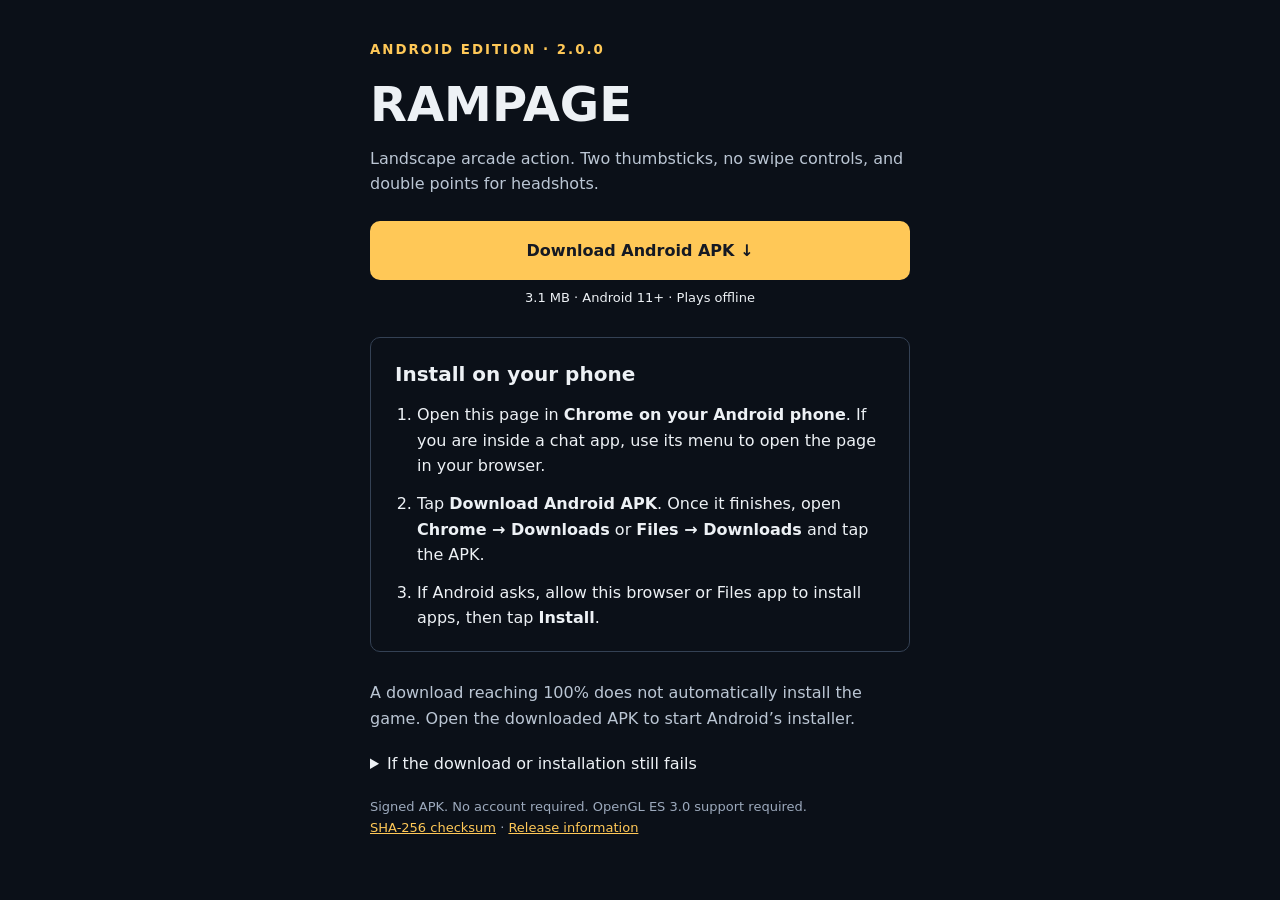
==== index.html @ d9aa4dae "Add direct Android download mirror" ====
<!doctype html>
<html lang="en">
<head>
  <meta charset="utf-8">
  <meta name="viewport" content="width=device-width,initial-scale=1">
  <meta name="theme-color" content="#0b1018">
  <title>Install RAMPAGE on Android</title>
  <style>
    *{box-sizing:border-box}body{margin:0;background:#0b1018;color:#edf1f5;font:16px/1.6 system-ui,sans-serif;padding:36px 22px}main{max-width:540px;margin:auto}small{color:#ffc857;letter-spacing:2px;font-weight:700}h1{font-size:48px;line-height:1;margin:18px 0}p{color:#bbc6d4}a{color:#ffc857}.download{display:block;background:#ffc857;color:#151923;text-align:center;text-decoration:none;font-weight:800;padding:17px;border-radius:10px;margin:24px 0 8px}.meta{font-size:13px;text-align:center}.steps{padding:20px 24px;border:1px solid #344154;border-radius:10px;margin:28px 0}.steps h2{font-size:20px;margin:0 0 12px}.steps ol{padding-left:22px;margin:0}.steps li{padding-bottom:12px}.steps li:last-child{padding-bottom:0}footer{font-size:13px;color:#9daabd}code{overflow-wrap:anywhere;font-size:11px}details{margin:20px 0}summary{cursor:pointer}
  </style>
</head>
<body><main>
  <small>ANDROID EDITION · 2.0.0</small>
  <h1>RAMPAGE</h1>
  <p>Landscape arcade action. Two thumbsticks, no swipe controls, and double points for headshots.</p>
  <a class="download" href="rampage.apk" download="RAMPAGE-2.0.0-Android.apk" type="application/vnd.android.package-archive">Download Android APK ↓</a>
  <div class="meta">3.1 MB · Android 11+ · Plays offline</div>
  <section class="steps">
    <h2>Install on your phone</h2>
    <ol>
      <li>Open this page in <strong>Chrome on your Android phone</strong>. If you are inside a chat app, use its menu to open the page in your browser.</li>
      <li>Tap <strong>Download Android APK</strong>. Once it finishes, open <strong>Chrome → Downloads</strong> or <strong>Files → Downloads</strong> and tap the APK.</li>
      <li>If Android asks, allow this browser or Files app to install apps, then tap <strong>Install</strong>.</li>
    </ol>
  </section>
  <p>A download reaching 100% does not automatically install the game. Open the downloaded APK to start Android’s installer.</p>
  <details><summary>If the download or installation still fails</summary>
    <p>Try the <a href="https://github.com/nisargpatel0505-lang/rampage-android-download/releases/tag/v2.0.0">backup download page</a>. If Android reports an error, note the exact message and your phone model. Keep any existing installation until the cause is known, so its progress is preserved.</p>
  </details>
  <footer>Signed APK. No account required. OpenGL ES 3.0 support required.<br>
  <a href="SHA256SUMS.txt">SHA-256 checksum</a> · <a href="https://github.com/nisargpatel0505-lang/rampage-android-download">Release information</a></footer>
</main></body></html>
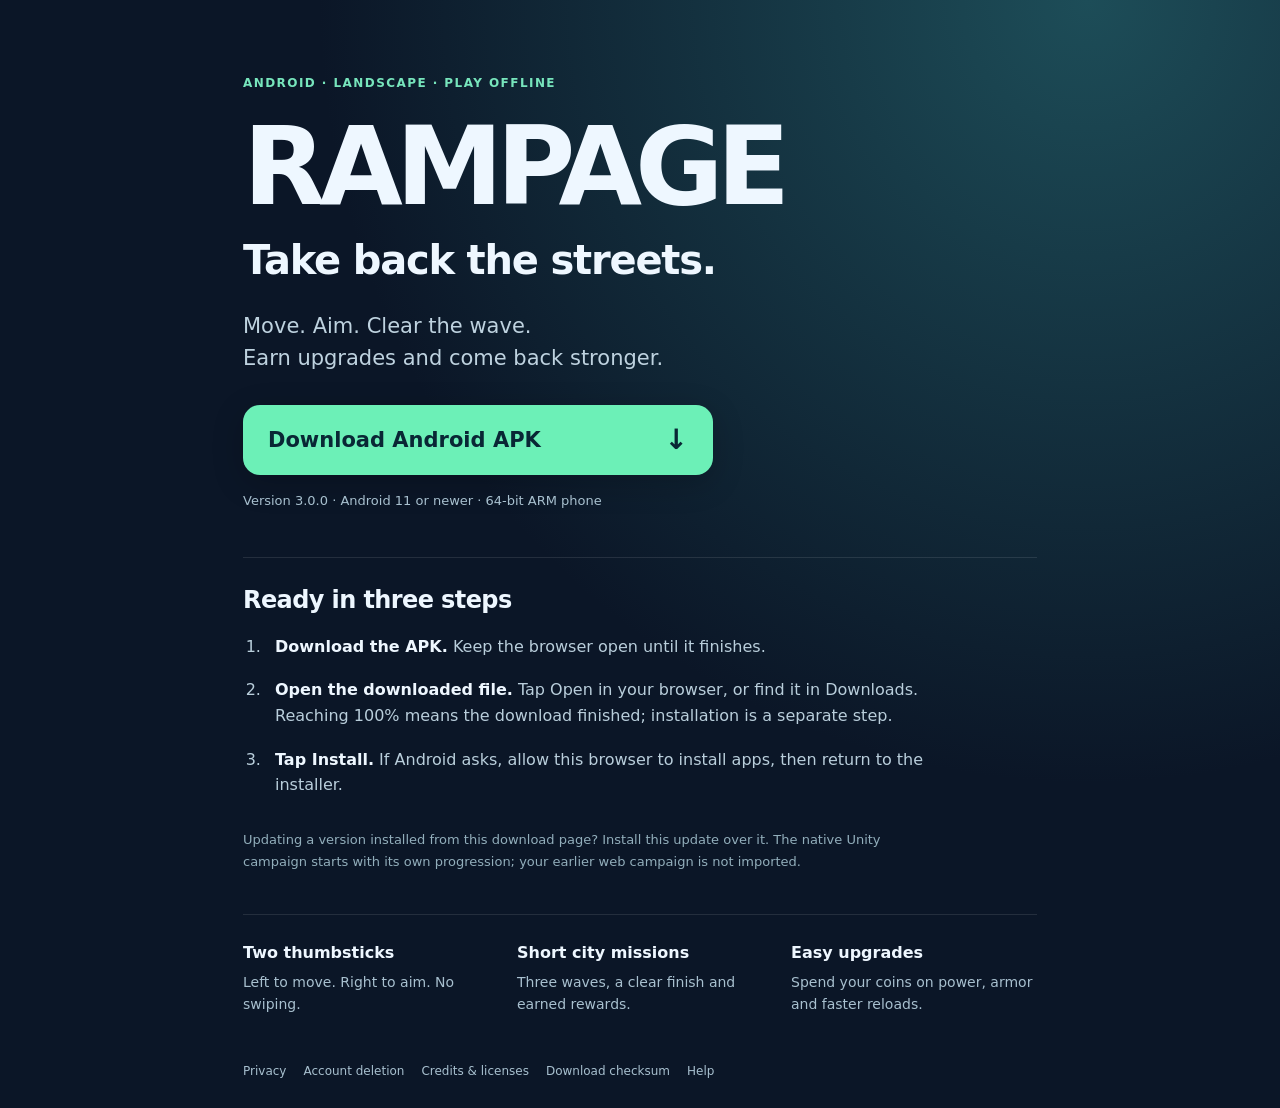
==== commit 6bb8e85c: "Publish RAMPAGE 3.0.0 native Android release Rampage-Release-SHA256: 26a61edd84d1f09f42539c7032b5286" ====
--- a/index.html
+++ b/index.html
@@ -3,30 +3,39 @@
 <head>
   <meta charset="utf-8">
   <meta name="viewport" content="width=device-width,initial-scale=1">
-  <meta name="theme-color" content="#0b1018">
-  <title>Install RAMPAGE on Android</title>
-  <style>
-    *{box-sizing:border-box}body{margin:0;background:#0b1018;color:#edf1f5;font:16px/1.6 system-ui,sans-serif;padding:36px 22px}main{max-width:540px;margin:auto}small{color:#ffc857;letter-spacing:2px;font-weight:700}h1{font-size:48px;line-height:1;margin:18px 0}p{color:#bbc6d4}a{color:#ffc857}.download{display:block;background:#ffc857;color:#151923;text-align:center;text-decoration:none;font-weight:800;padding:17px;border-radius:10px;margin:24px 0 8px}.meta{font-size:13px;text-align:center}.steps{padding:20px 24px;border:1px solid #344154;border-radius:10px;margin:28px 0}.steps h2{font-size:20px;margin:0 0 12px}.steps ol{padding-left:22px;margin:0}.steps li{padding-bottom:12px}.steps li:last-child{padding-bottom:0}footer{font-size:13px;color:#9daabd}code{overflow-wrap:anywhere;font-size:11px}details{margin:20px 0}summary{cursor:pointer}
-  </style>
+  <meta name="theme-color" content="#102138">
+  <meta name="description" content="Download RAMPAGE for Android: city missions, two simple thumbsticks and upgrades you earn by playing.">
+  <title>RAMPAGE for Android</title>
+  <link rel="stylesheet" href="download.css">
 </head>
-<body><main>
-  <small>ANDROID EDITION · 2.0.0</small>
-  <h1>RAMPAGE</h1>
-  <p>Landscape arcade action. Two thumbsticks, no swipe controls, and double points for headshots.</p>
-  <a class="download" href="rampage.apk" download="RAMPAGE-2.0.0-Android.apk" type="application/vnd.android.package-archive">Download Android APK ↓</a>
-  <div class="meta">3.1 MB · Android 11+ · Plays offline</div>
-  <section class="steps">
-    <h2>Install on your phone</h2>
-    <ol>
-      <li>Open this page in <strong>Chrome on your Android phone</strong>. If you are inside a chat app, use its menu to open the page in your browser.</li>
-      <li>Tap <strong>Download Android APK</strong>. Once it finishes, open <strong>Chrome → Downloads</strong> or <strong>Files → Downloads</strong> and tap the APK.</li>
-      <li>If Android asks, allow this browser or Files app to install apps, then tap <strong>Install</strong>.</li>
-    </ol>
-  </section>
-  <p>A download reaching 100% does not automatically install the game. Open the downloaded APK to start Android’s installer.</p>
-  <details><summary>If the download or installation still fails</summary>
-    <p>Try the <a href="https://github.com/nisargpatel0505-lang/rampage-android-download/releases/tag/v2.0.0">backup download page</a>. If Android reports an error, note the exact message and your phone model. Keep any existing installation until the cause is known, so its progress is preserved.</p>
-  </details>
-  <footer>Signed APK. No account required. OpenGL ES 3.0 support required.<br>
-  <a href="SHA256SUMS.txt">SHA-256 checksum</a> · <a href="https://github.com/nisargpatel0505-lang/rampage-android-download">Release information</a></footer>
-</main></body></html>
+<body>
+  <main>
+    <div class="eyebrow">ANDROID · LANDSCAPE · PLAY OFFLINE</div>
+    <h1>RAMPAGE<span>Take back the streets.</span></h1>
+    <p class="intro">Move. Aim. Clear the wave.<br>Earn upgrades and come back stronger.</p>
+    <a class="download" href="RAMPAGE-3.0.0.apk" download="RAMPAGE-3.0.0.apk">Download Android APK <span aria-hidden="true">↓</span></a>
+    <p class="compatibility">Version 3.0.0 · Android 11 or newer · 64-bit ARM phone</p>
+    <section aria-labelledby="install-title">
+      <h2 id="install-title">Ready in three steps</h2>
+      <ol>
+        <li><strong>Download the APK.</strong> Keep the browser open until it finishes.</li>
+        <li><strong>Open the downloaded file.</strong> Tap Open in your browser, or find it in Downloads. Reaching 100% means the download finished; installation is a separate step.</li>
+        <li><strong>Tap Install.</strong> If Android asks, allow this browser to install apps, then return to the installer.</li>
+      </ol>
+      <p class="note">Updating a version installed from this download page? Install this update over it. The native Unity campaign starts with its own progression; your earlier web campaign is not imported.</p>
+    </section>
+    <section class="features" aria-label="Game features">
+      <div><strong>Two thumbsticks</strong><span>Left to move. Right to aim. No swiping.</span></div>
+      <div><strong>Short city missions</strong><span>Three waves, a clear finish and earned rewards.</span></div>
+      <div><strong>Easy upgrades</strong><span>Spend your coins on power, armor and faster reloads.</span></div>
+    </section>
+    <footer>
+      <a href="privacy.html">Privacy</a>
+      <a href="account-deletion.html">Account deletion</a>
+      <a href="notices.html">Credits &amp; licenses</a>
+      <a href="SHA256SUMS.txt">Download checksum</a>
+      <a href="mailto:nisargpatel0505@gmail.com?subject=RAMPAGE%20support">Help</a>
+    </footer>
+  </main>
+</body>
+</html>
--- a/download.css
+++ b/download.css
@@ -0,0 +1 @@
+:root{color-scheme:dark;font-family:system-ui,-apple-system,BlinkMacSystemFont,"Segoe UI",sans-serif;background:#0b1627;color:#eef7ff}*{box-sizing:border-box}body{margin:0;background:radial-gradient(ellipse at 85% 0,#1d4d58 0,transparent 50%),#0b1627;min-height:100vh}main{max-width:850px;margin:auto;padding:76px 28px 30px}.eyebrow{color:#77e5bc;font-weight:750;letter-spacing:.12em;font-size:12px}h1{font-size:clamp(58px,12vw,108px);letter-spacing:-.065em;line-height:.95;margin:26px 0}h1 span{display:block;font-size:clamp(25px,4.8vw,40px);letter-spacing:-.03em;line-height:1.2;margin-top:17px}.intro{font-size:21px;line-height:1.55;color:#bed2df;margin:26px 0 30px}.download{display:flex;align-items:center;justify-content:space-between;gap:24px;max-width:470px;padding:21px 25px;border-radius:17px;background:#6cf0b7;color:#092735;text-decoration:none;font-size:21px;font-weight:800;box-shadow:0 8px 32px #0003}.download:hover{background:#9effd0}.download:focus-visible,a:focus-visible{outline:3px solid #ffd77a;outline-offset:5px}.download span{font-size:28px;line-height:1}.compatibility{font-size:13px;color:#a8c0cf;line-height:1.7;margin:15px 0 45px}section{border-top:1px solid #ffffff1a;padding:28px 0}h2{font-size:24px;margin:0 0 20px;letter-spacing:-.025em}ol{padding-left:23px;margin:0;max-width:690px}li{padding:0 0 18px 9px;color:#b9cedb;font-size:16px;line-height:1.6}strong{color:#eef7ff}.note{font-size:13px;line-height:1.7;color:#92aebb;max-width:680px}.features{display:grid;grid-template-columns:repeat(3,1fr);gap:28px}.features strong,.features span{display:block}.features strong{font-size:16px;margin-bottom:9px}.features span{font-size:14px;line-height:1.6;color:#a8c0cf}footer{padding-top:20px;display:flex;gap:17px;flex-wrap:wrap;font-size:12px}footer a{color:#a8c0cf;text-decoration:none}footer a:hover{text-decoration:underline}@media(max-width:550px){main{padding:50px 22px 28px}.features{grid-template-columns:1fr;gap:23px}.download{font-size:19px}.compatibility{margin-bottom:32px}.intro{font-size:19px}}
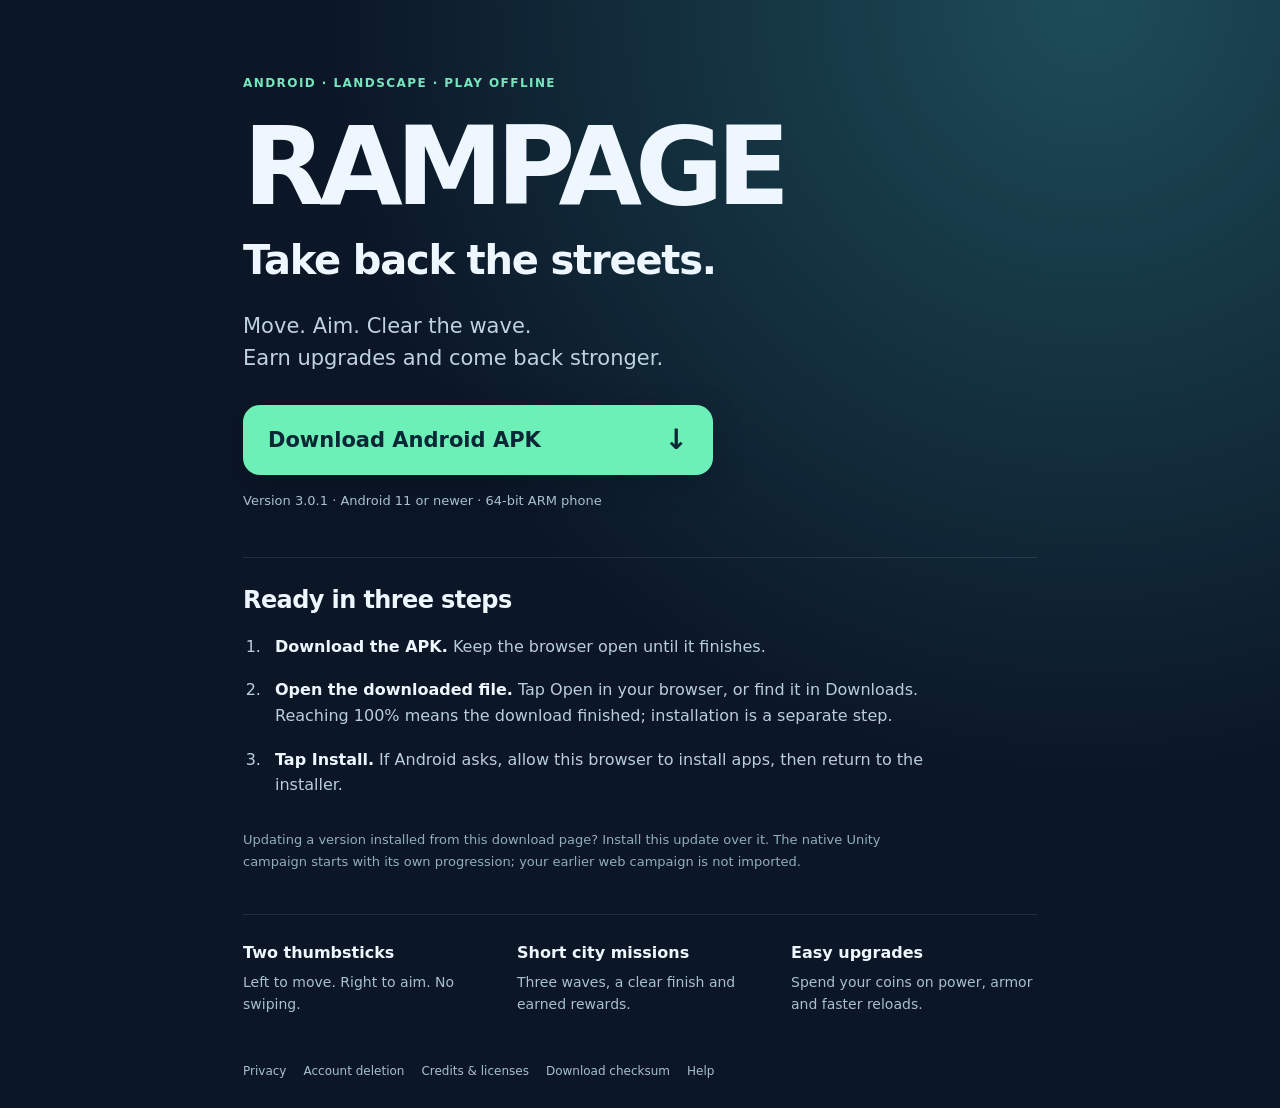
==== commit fe531bb9: "Publish RAMPAGE 3.0.1 native Android release Rampage-Release-SHA256: 19b230453db052686af14b593256b97" ====
--- a/index.html
+++ b/index.html
@@ -13,8 +13,8 @@
     <div class="eyebrow">ANDROID · LANDSCAPE · PLAY OFFLINE</div>
     <h1>RAMPAGE<span>Take back the streets.</span></h1>
     <p class="intro">Move. Aim. Clear the wave.<br>Earn upgrades and come back stronger.</p>
-    <a class="download" href="RAMPAGE-3.0.0.apk" download="RAMPAGE-3.0.0.apk">Download Android APK <span aria-hidden="true">↓</span></a>
-    <p class="compatibility">Version 3.0.0 · Android 11 or newer · 64-bit ARM phone</p>
+    <a class="download" href="RAMPAGE-3.0.1.apk" download="RAMPAGE-3.0.1.apk">Download Android APK <span aria-hidden="true">↓</span></a>
+    <p class="compatibility">Version 3.0.1 · Android 11 or newer · 64-bit ARM phone</p>
     <section aria-labelledby="install-title">
       <h2 id="install-title">Ready in three steps</h2>
       <ol>
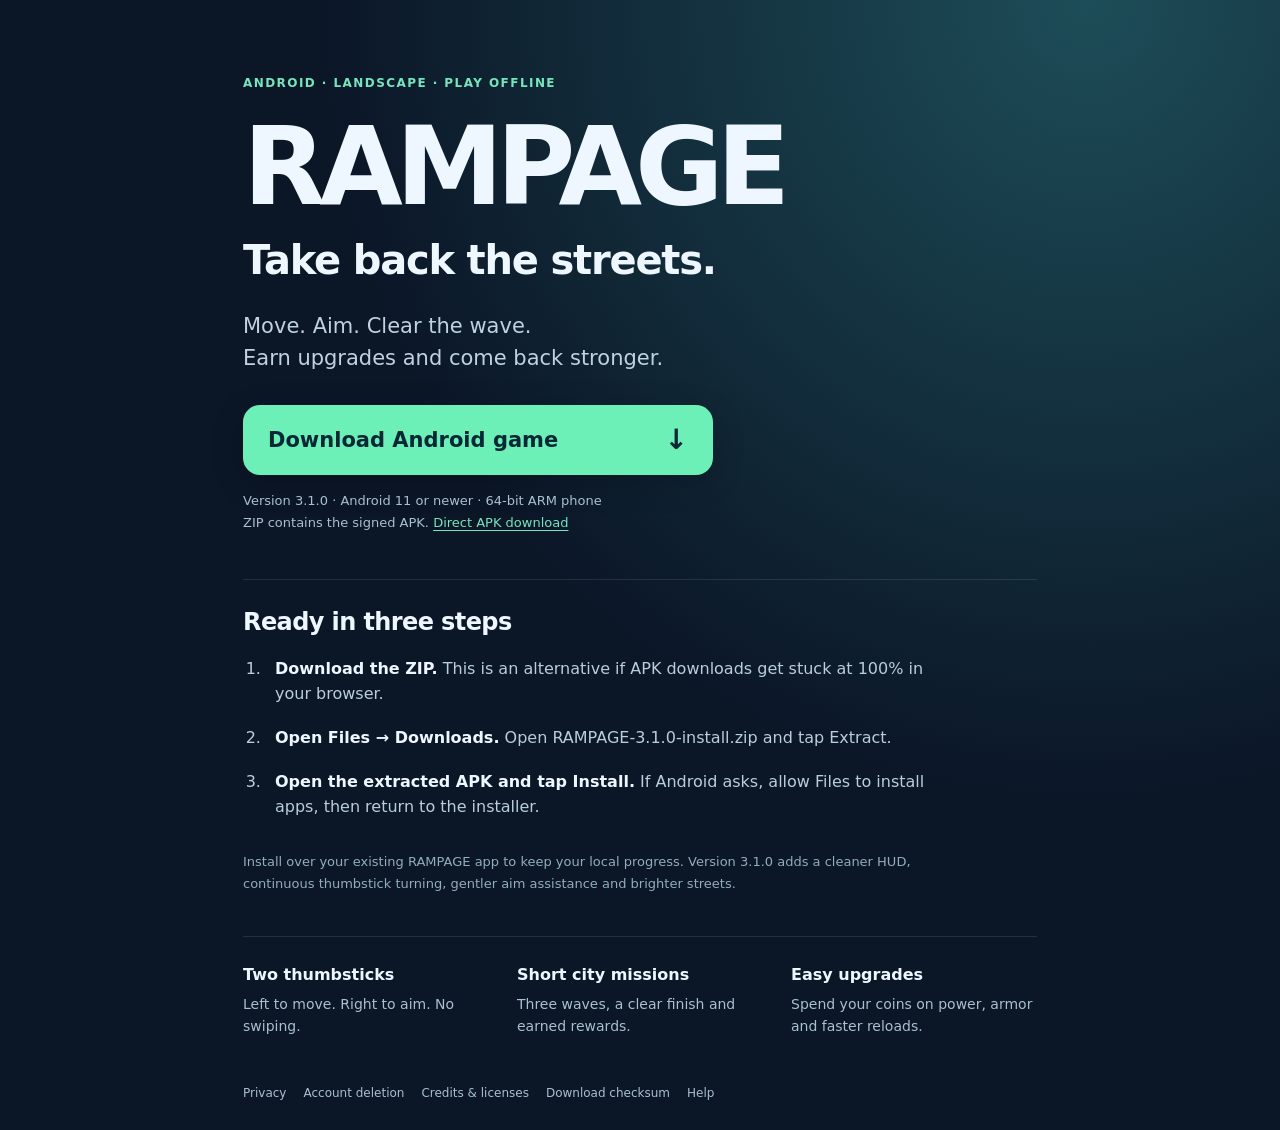
==== commit 2e739385: "Publish RAMPAGE 3.1.0 native Android release Rampage-Release-SHA256: c4c1416b0f4495392ff0ebd2fb27ae5" ====
--- a/index.html
+++ b/index.html
@@ -13,16 +13,16 @@
     <div class="eyebrow">ANDROID · LANDSCAPE · PLAY OFFLINE</div>
     <h1>RAMPAGE<span>Take back the streets.</span></h1>
     <p class="intro">Move. Aim. Clear the wave.<br>Earn upgrades and come back stronger.</p>
-    <a class="download" href="RAMPAGE-3.0.1.apk" download="RAMPAGE-3.0.1.apk">Download Android APK <span aria-hidden="true">↓</span></a>
-    <p class="compatibility">Version 3.0.1 · Android 11 or newer · 64-bit ARM phone</p>
+    <a class="download" href="https://raw.githubusercontent.com/nisargpatel0505-lang/rampage-android-download/main/RAMPAGE-3.1.0-install.zip" download="RAMPAGE-3.1.0-install.zip">Download Android game <span aria-hidden="true">↓</span></a>
+    <p class="compatibility">Version 3.1.0 · Android 11 or newer · 64-bit ARM phone<br>ZIP contains the signed APK. <a href="RAMPAGE-3.1.0.apk" download="RAMPAGE-3.1.0.apk">Direct APK download</a></p>
     <section aria-labelledby="install-title">
       <h2 id="install-title">Ready in three steps</h2>
       <ol>
-        <li><strong>Download the APK.</strong> Keep the browser open until it finishes.</li>
-        <li><strong>Open the downloaded file.</strong> Tap Open in your browser, or find it in Downloads. Reaching 100% means the download finished; installation is a separate step.</li>
-        <li><strong>Tap Install.</strong> If Android asks, allow this browser to install apps, then return to the installer.</li>
+        <li><strong>Download the ZIP.</strong> This is an alternative if APK downloads get stuck at 100% in your browser.</li>
+        <li><strong>Open Files → Downloads.</strong> Open RAMPAGE-3.1.0-install.zip and tap Extract.</li>
+        <li><strong>Open the extracted APK and tap Install.</strong> If Android asks, allow Files to install apps, then return to the installer.</li>
       </ol>
-      <p class="note">Updating a version installed from this download page? Install this update over it. The native Unity campaign starts with its own progression; your earlier web campaign is not imported.</p>
+      <p class="note">Install over your existing RAMPAGE app to keep your local progress. Version 3.1.0 adds a cleaner HUD, continuous thumbstick turning, gentler aim assistance and brighter streets.</p>
     </section>
     <section class="features" aria-label="Game features">
       <div><strong>Two thumbsticks</strong><span>Left to move. Right to aim. No swiping.</span></div>
--- a/download.css
+++ b/download.css
@@ -1 +1,2 @@
 :root{color-scheme:dark;font-family:system-ui,-apple-system,BlinkMacSystemFont,"Segoe UI",sans-serif;background:#0b1627;color:#eef7ff}*{box-sizing:border-box}body{margin:0;background:radial-gradient(ellipse at 85% 0,#1d4d58 0,transparent 50%),#0b1627;min-height:100vh}main{max-width:850px;margin:auto;padding:76px 28px 30px}.eyebrow{color:#77e5bc;font-weight:750;letter-spacing:.12em;font-size:12px}h1{font-size:clamp(58px,12vw,108px);letter-spacing:-.065em;line-height:.95;margin:26px 0}h1 span{display:block;font-size:clamp(25px,4.8vw,40px);letter-spacing:-.03em;line-height:1.2;margin-top:17px}.intro{font-size:21px;line-height:1.55;color:#bed2df;margin:26px 0 30px}.download{display:flex;align-items:center;justify-content:space-between;gap:24px;max-width:470px;padding:21px 25px;border-radius:17px;background:#6cf0b7;color:#092735;text-decoration:none;font-size:21px;font-weight:800;box-shadow:0 8px 32px #0003}.download:hover{background:#9effd0}.download:focus-visible,a:focus-visible{outline:3px solid #ffd77a;outline-offset:5px}.download span{font-size:28px;line-height:1}.compatibility{font-size:13px;color:#a8c0cf;line-height:1.7;margin:15px 0 45px}section{border-top:1px solid #ffffff1a;padding:28px 0}h2{font-size:24px;margin:0 0 20px;letter-spacing:-.025em}ol{padding-left:23px;margin:0;max-width:690px}li{padding:0 0 18px 9px;color:#b9cedb;font-size:16px;line-height:1.6}strong{color:#eef7ff}.note{font-size:13px;line-height:1.7;color:#92aebb;max-width:680px}.features{display:grid;grid-template-columns:repeat(3,1fr);gap:28px}.features strong,.features span{display:block}.features strong{font-size:16px;margin-bottom:9px}.features span{font-size:14px;line-height:1.6;color:#a8c0cf}footer{padding-top:20px;display:flex;gap:17px;flex-wrap:wrap;font-size:12px}footer a{color:#a8c0cf;text-decoration:none}footer a:hover{text-decoration:underline}@media(max-width:550px){main{padding:50px 22px 28px}.features{grid-template-columns:1fr;gap:23px}.download{font-size:19px}.compatibility{margin-bottom:32px}.intro{font-size:19px}}
+.compatibility a{color:#77e5bc;text-underline-offset:3px}
